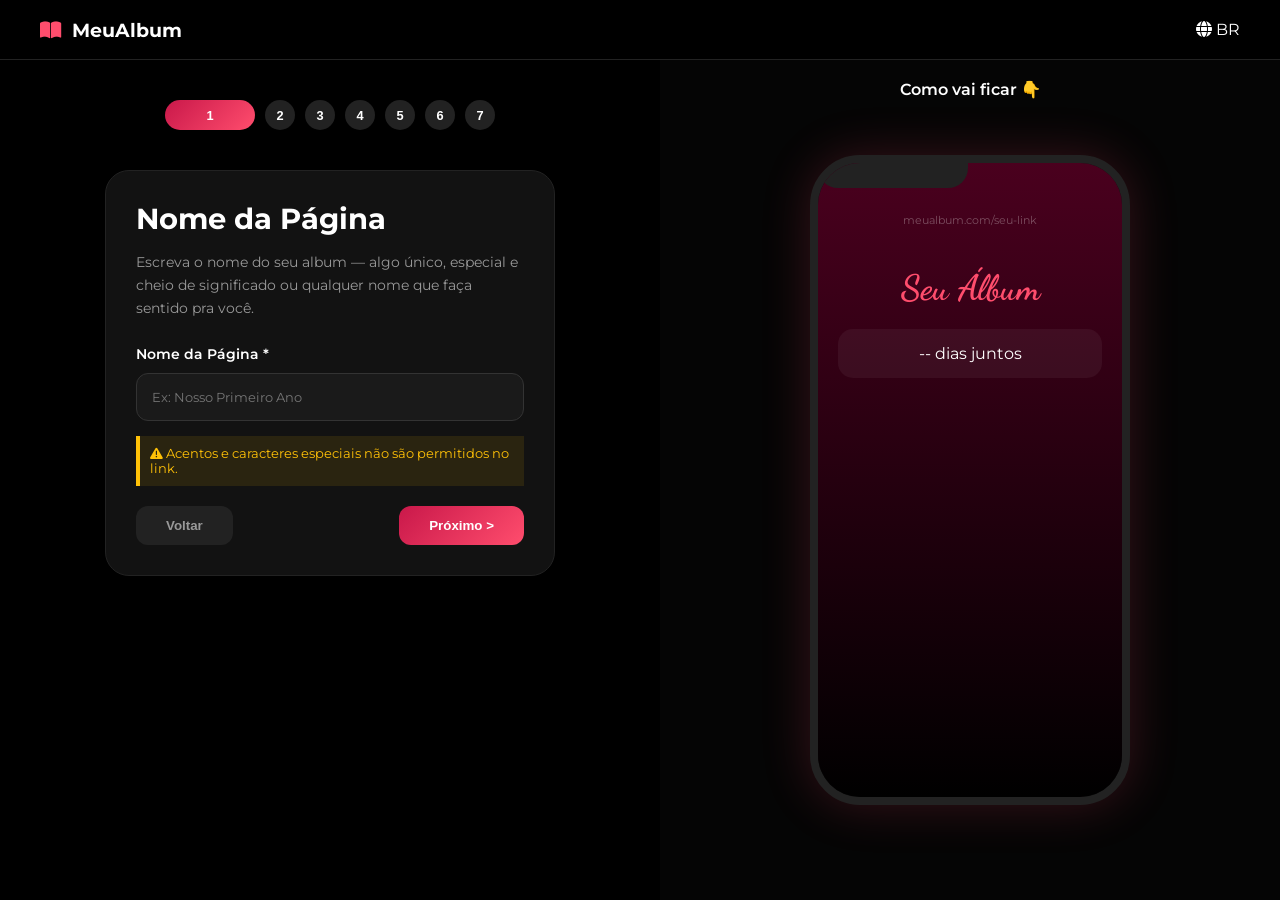
==== index.html @ 50a5c31e "taina e ryan" ====
<!DOCTYPE html>
<html lang="pt-br">

<head>
    <meta charset="UTF-8">
    <meta name="viewport" content="width=device-width, initial-scale=1.0">
    <title>MeuAlbum - Criar Página</title>
    <link
        href="https://fonts.googleapis.com/css2?family=Dancing+Script:wght@600&family=Montserrat:wght@300;400;600;700&display=swap"
        rel="stylesheet">
    <link rel="stylesheet" href="https://cdnjs.cloudflare.com/ajax/libs/font-awesome/6.0.0/css/all.min.css">
    <link rel="stylesheet" href="style.css">
</head>

<body>

    <header>
        <div class="logo">
            <i class="fas fa-book-open"></i>
            <span>MeuAlbum</span>
        </div>
        <div class="lang-selector">
            <i class="fas fa-globe"></i> BR
        </div>
    </header>

    <main>
        <section class="creator-panel">
            <div class="step-indicator">
                <button class="step-btn active" data-step="1">1</button>
                <button class="step-btn" data-step="2">2</button>
                <button class="step-btn" data-step="3">3</button>
                <button class="step-btn" data-step="4">4</button>
                <button class="step-btn" data-step="5">5</button>
                <button class="step-btn" data-step="6">6</button>
                <button class="step-btn" data-step="7">7</button>
            </div>

            <!-- Step 1: Page Name -->
            <div class="wizard-card active" id="wizard-1">
                <h2>Nome da Página</h2>
                <p>Escreva o nome do seu album — algo único, especial e cheio de significado ou qualquer nome que faça
                    sentido pra você.</p>
                <label>Nome da Página *</label>
                <input type="text" id="input-page-name" placeholder="Ex: Nosso Primeiro Ano">
                <div class="warning-box">
                    <i class="fas fa-exclamation-triangle"></i>
                    Acentos e caracteres especiais não são permitidos no link.
                </div>
                <div class="btn-group">
                    <button class="btn btn-secondary">Voltar</button>
                    <button class="btn btn-primary btn-next">Próximo ></button>
                </div>
            </div>

            <!-- Step 2: Album Title -->
            <div class="wizard-card" id="wizard-2">
                <h2>Título do Álbum</h2>
                <p>Escolha um nome único para seu album — algo que carregue sentimento, história e significado.</p>
                <label>Título do Álbum *</label>
                <input type="text" id="input-album-title" placeholder="Ex: Para Meu Amor">
                <div class="btn-group">
                    <button class="btn btn-secondary btn-prev">Voltar</button>
                    <button class="btn btn-primary btn-next">Próximo ></button>
                </div>
            </div>

            <!-- Step 3: Date -->
            <div class="wizard-card" id="wizard-3">
                <h2>Contador de Tempo</h2>
                <p>Selecione a data de início que simbolize o começo do relacionamento.</p>
                <label>Data Especial</label>
                <input type="date" id="input-date">
                <label>Como descrever?</label>
                <select id="input-type">
                    <option value="juntos">Juntos</option>
                    <option value="casados">Casados</option>
                    <option value="conhecemos">Se Conhecemos</option>
                </select>
                <div class="btn-group">
                    <button class="btn btn-secondary btn-prev">Voltar</button>
                    <button class="btn btn-primary btn-next">Próximo ></button>
                </div>
            </div>

            <!-- Step 4: Message -->
            <div class="wizard-card" id="wizard-4">
                <h2>Mensagem</h2>
                <p>Conte a história por trás da sua memória. Um "eu te amo" sincero.</p>
                <label>Sua Mensagem</label>
                <textarea id="input-message" rows="4" placeholder="Escreva aqui seu carinho..."></textarea>
                <div class="btn-group">
                    <button class="btn btn-secondary btn-prev">Voltar</button>
                    <button class="btn btn-primary btn-next">Próximo ></button>
                </div>
            </div>

            <!-- Step 5: Fotos -->
            <div class="wizard-card" id="wizard-5">
                <h2>Fotos</h2>
                <p>Use imagens que contam uma história. Elas vão dar vida ao seu album.</p>
                <div
                    style="border: 2px dashed #333; padding: 40px; border-radius: 20px; text-align: center; margin-bottom: 20px;">
                    <i class="fas fa-images"
                        style="font-size: 2rem; color: var(--accent-pink); margin-bottom: 15px;"></i><br>
                    <input type="file" id="photo-input" multiple accept="image/*"
                        style="opacity: 0; position: absolute; z-index: -1;">
                    <button class="btn btn-primary" id="btn-select-photos"
                        style="padding: 10px 20px; font-size: 0.8rem;">Selecionar
                        Fotos</button>
                    <p id="photo-count" style="margin-top: 10px; font-size: 0.7rem;">0 de 7 imagens adicionadas</p>
                </div>
                <div id="thumbnail-list" style="display: flex; gap: 10px; margin-top: 20px; flex-wrap: wrap;"></div>
                <div class="btn-group">
                    <button class="btn btn-secondary btn-prev">Voltar</button>
                    <button class="btn btn-primary btn-next">Próximo ></button>
                </div>
            </div>

            <!-- Step 6: Video -->
            <div class="wizard-card" id="wizard-6">
                <h2>Vídeo do YouTube</h2>
                <p>Adicione uma música ou vídeo que marcou vocês. Basta colar o link abaixo.</p>
                <label>Link do YouTube</label>
                <input type="text" id="input-youtube" placeholder="https://www.youtube.com/watch?v=...">
                <div class="btn-group">
                    <button class="btn btn-secondary btn-prev">Voltar</button>
                    <button class="btn btn-primary btn-next">Próximo ></button>
                </div>
            </div>

            <!-- Step 7: Finish -->
            <div class="wizard-card" id="wizard-7">
                <h2>Tudo Pronto!</h2>
                <p>Sua página romântica está pronta para ser compartilhada.</p>
                <div class="btn-group">
                    <button class="btn btn-secondary btn-prev">Voltar</button>
                    <button class="btn btn-primary" id="btn-finish">Criar Album</button>
                </div>
            </div>

        </section>

        <section class="preview-panel">
            <p style="position: absolute; top: 20px; font-weight: 600;">Como vai ficar 👇</p>
            <div class="phone-mockup">
                <div class="phone-notch"></div>
                <div class="phone-screen">
                    <div class="heart-bg" id="preview-hearts"></div>
                    <div id="preview-link" style="color: rgba(255,255,255,0.3); font-size: 0.7rem; margin-top: 10px;">
                        meualbum.com/seu-link</div>
                    <h1 id="preview-title">Seu Álbum</h1>

                    <!-- Carousel Preview -->
                    <div class="carousel-container" id="carousel-preview"
                        style="display: none; width: 100%; position: relative; margin-top: 20px;">
                        <button class="carousel-arrow prev" id="carousel-prev-btn"><i
                                class="fas fa-chevron-left"></i></button>
                        <img id="preview-img"
                            style="width: 100%; aspect-ratio: 4/3; object-fit: cover; border-radius: 12px; box-shadow: 0 4px 15px rgba(0,0,0,0.5);">
                        <button class="carousel-arrow next" id="carousel-next-btn"><i
                                class="fas fa-chevron-right"></i></button>
                        <div class="carousel-dots" id="carousel-dots"></div>
                    </div>

                    <div id="preview-counter">-- dias juntos</div>
                    <p id="preview-message" style="margin-top: 20px; font-size: 0.9rem;"></p>
                    <div id="preview-video-container"
                        style="margin-top: 20px; width: 100%; border-radius: 10px; overflow: hidden; display: none;">
                        <iframe id="preview-iframe" width="100%" height="150" src="" frameborder="0"
                            allow="autoplay; encrypted-media"></iframe>
                    </div>
                </div>
            </div>
        </section>
    </main>

    <div id="final-album-view" class="hidden">
        <div class="final-container">
            <div class="heart-bg" id="final-hearts"></div>
            <h1 id="final-title"></h1>
            <div id="final-carousel" class="carousel-container">
                <img id="final-img" src="">
                <div class="carousel-dots" id="final-dots"></div>
            </div>
            <div id="final-counter"></div>
            <p id="final-message"></p>
            <div id="final-video-container">
                <iframe id="final-iframe" width="100%" height="200" src="" frameborder="0"
                    allow="autoplay; encrypted-media"></iframe>
            </div>
            <div class="final-actions">
                <button class="btn btn-secondary" onclick="location.reload()"><i class="fas fa-edit"></i>
                    Editar</button>
                <button class="btn btn-primary" id="btn-share"><i class="fas fa-share-alt"></i> Compartilhar
                    Link</button>
            </div>
        </div>
    </div>

    <script src="api/keys.js"></script>
    <script src="script.js"></script>
</body>

</html>
---- style.css ----
:root {
    --bg-dark: #000000;
    --card-dark: #121212;
    --card-border: #222222;
    --accent-pink: #ff4d6d;
    --accent-purple: #c9184a;
    --text-white: #ffffff;
    --text-muted: #999999;
    --gradient-main: linear-gradient(135deg, #c9184a, #ff4d6d);
    --font-main: 'Montserrat', sans-serif;
}

* {
    margin: 0;
    padding: 0;
    box-sizing: border-box;
}

body {
    background-color: var(--bg-dark);
    color: var(--text-white);
    font-family: var(--font-main);
    overflow: hidden;
}

/* Header */
header {
    height: 60px;
    padding: 0 40px;
    display: flex;
    align-items: center;
    justify-content: space-between;
    border-bottom: 1px solid var(--card-border);
}

.logo {
    display: flex;
    align-items: center;
    gap: 10px;
    font-weight: 700;
    font-size: 1.2rem;
}

.logo i {
    color: var(--accent-pink);
}

/* Main Layout */
main {
    display: flex;
    height: calc(100vh - 60px);
}

.creator-panel {
    flex: 1;
    padding: 40px;
    display: flex;
    flex-direction: column;
    align-items: center;
    overflow-y: auto;
}

.preview-panel {
    flex: 1;
    background-color: #050505;
    display: flex;
    justify-content: center;
    align-items: center;
    padding: 20px;
    position: relative;
}

/* Step Indicator */
.step-indicator {
    display: flex;
    gap: 10px;
    margin-bottom: 40px;
}

.step-btn {
    width: 30px;
    height: 30px;
    border-radius: 50%;
    background: #222;
    display: flex;
    align-items: center;
    justify-content: center;
    font-size: 0.8rem;
    font-weight: 700;
    color: white;
    border: none;
    cursor: pointer;
    transition: 0.3s;
}

.step-btn.active {
    background: var(--gradient-main);
    width: 90px;
    border-radius: 20px;
}

.step-btn.completed {
    background: var(--accent-pink);
}

/* Card Styling */
.wizard-card {
    width: 100%;
    max-width: 450px;
    background: var(--card-dark);
    border: 1px solid var(--card-border);
    border-radius: 24px;
    padding: 30px;
    display: none;
}

.wizard-card.active {
    display: block;
}

.wizard-card h2 {
    font-size: 1.8rem;
    margin-bottom: 15px;
}

.wizard-card p {
    color: var(--text-muted);
    font-size: 0.9rem;
    line-height: 1.6;
    margin-bottom: 25px;
}

label {
    display: block;
    font-size: 0.9rem;
    font-weight: 600;
    margin-bottom: 10px;
}

input,
textarea,
select {
    width: 100%;
    background: #1a1a1a;
    border: 1px solid #333;
    border-radius: 12px;
    padding: 15px;
    color: white;
    font-family: inherit;
    margin-bottom: 15px;
}

input:focus {
    outline: none;
    border-color: var(--accent-pink);
}

.warning-box {
    background: rgba(255, 193, 7, 0.1);
    border-left: 4px solid #ffc107;
    padding: 10px;
    font-size: 0.8rem;
    color: #ffc107;
    margin-bottom: 20px;
}

/* Buttons */
.btn-group {
    display: flex;
    justify-content: space-between;
    margin-top: 20px;
}

.btn {
    padding: 12px 30px;
    border-radius: 12px;
    border: none;
    font-weight: 700;
    cursor: pointer;
    transition: 0.3s;
}

.btn-secondary {
    background: #222;
    color: var(--text-muted);
}

.btn-primary {
    background: var(--gradient-main);
    color: white;
}

.btn:hover {
    opacity: 0.9;
    transform: scale(1.02);
}

/* Phone Mockup */
.phone-mockup {
    width: 320px;
    height: 650px;
    background: #111;
    border-radius: 50px;
    border: 8px solid #222;
    position: relative;
    overflow: hidden;
    box-shadow: 0 0 50px rgba(255, 77, 109, 0.2);
}

.phone-screen {
    width: 100%;
    height: 100%;
    background: linear-gradient(to bottom, #4a001e, #000000);
    display: flex;
    flex-direction: column;
    align-items: center;
    padding: 40px 20px;
    text-align: center;
    position: relative;
}

.phone-notch {
    position: absolute;
    top: 0;
    width: 150px;
    height: 25px;
    background: #222;
    border-bottom-left-radius: 20px;
    border-bottom-right-radius: 20px;
    z-index: 10;
}

/* Preview Content */
#preview-title {
    font-family: 'Dancing Script', cursive;
    font-size: 2.2rem;
    margin-top: 40px;
    color: var(--accent-pink);
}

#preview-counter {
    background: rgba(255, 255, 255, 0.05);
    padding: 15px;
    border-radius: 15px;
    margin-top: 20px;
    width: 100%;
}

.heart-bg {
    position: absolute;
    top: 0;
    left: 0;
    width: 100%;
    height: 100%;
    pointer-events: none;
}

.floating-heart {
    position: absolute;
    color: rgba(255, 77, 109, 0.4);
    animation: float-up var(--d) linear infinite;
    bottom: -20px;
}

/* Carousel */
.carousel-arrow {
    position: absolute;
    top: 50%;
    transform: translateY(-50%);
    background: rgba(0, 0, 0, 0.5);
    border: none;
    color: white;
    width: 30px;
    height: 30px;
    border-radius: 50%;
    cursor: pointer;
    z-index: 5;
    display: flex;
    align-items: center;
    justify-content: center;
    font-size: 0.8rem;
}

.carousel-arrow.prev {
    left: 5px;
}

.carousel-arrow.next {
    right: 5px;
}

.carousel-dots {
    display: flex;
    justify-content: center;
    gap: 5px;
    margin-top: 10px;
}

.dot {
    width: 6px;
    height: 6px;
    background: rgba(255, 255, 255, 0.3);
    border-radius: 50%;
    transition: 0.3s;
}

.dot.active {
    background: var(--accent-pink);
    transform: scale(1.2);
}

/* Thumbnails */
.thumb-item {
    width: 80px;
    height: 80px;
    border-radius: 12px;
    overflow: hidden;
    position: relative;
    border: 2px solid var(--card-border);
}

.thumb-item img {
    width: 100%;
    height: 100%;
    object-fit: cover;
}

.thumb-remove {
    position: absolute;
    top: 2px;
    right: 2px;
    background: rgba(0, 0, 0, 0.7);
    color: white;
    border: none;
    width: 18px;
    height: 18px;
    border-radius: 50%;
    font-size: 0.6rem;
    cursor: pointer;
}

.hidden {
    display: none !important;
}

#final-album-view {
    position: fixed;
    top: 0;
    left: 0;
    width: 100%;
    height: 100%;
    background: linear-gradient(to bottom, #4a001e, #000000);
    z-index: 1000;
    overflow-y: auto;
    display: flex;
    justify-content: center;
    padding: 40px 20px;
}

.final-container {
    width: 100%;
    max-width: 500px;
    text-align: center;
    position: relative;
}

#final-title {
    font-family: 'Dancing Script', cursive;
    font-size: 3.5rem;
    color: var(--accent-pink);
    margin-bottom: 30px;
    text-shadow: 0 0 20px rgba(255, 77, 109, 0.5);
}

#final-carousel img {
    width: 100%;
    border-radius: 20px;
    box-shadow: 0 10px 40px rgba(0, 0, 0, 0.8);
    border: 1px solid var(--card-border);
}

#final-counter {
    background: rgba(255, 255, 255, 0.05);
    padding: 20px;
    border-radius: 20px;
    margin-top: 30px;
    font-size: 1.2rem;
    border: 1px solid rgba(255, 255, 255, 0.1);
}

#final-message {
    margin-top: 30px;
    font-size: 1.1rem;
    line-height: 1.8;
    color: #eee;
    white-space: pre-wrap;
}

#final-video-container {
    margin-top: 40px;
    border-radius: 20px;
    overflow: hidden;
    box-shadow: 0 0 30px rgba(255, 77, 109, 0.3);
}

.final-actions {
    margin-top: 50px;
    display: flex;
    gap: 20px;
    justify-content: center;
    padding-bottom: 50px;
}

@keyframes float-up {
    0% {
        transform: translateY(0) rotate(0);
        opacity: 0;
    }

    10% {
        opacity: 0.6;
    }

    90% {
        opacity: 0.6;
    }

    100% {
        transform: translateY(-700px) rotate(360deg);
        opacity: 0;
    }
}
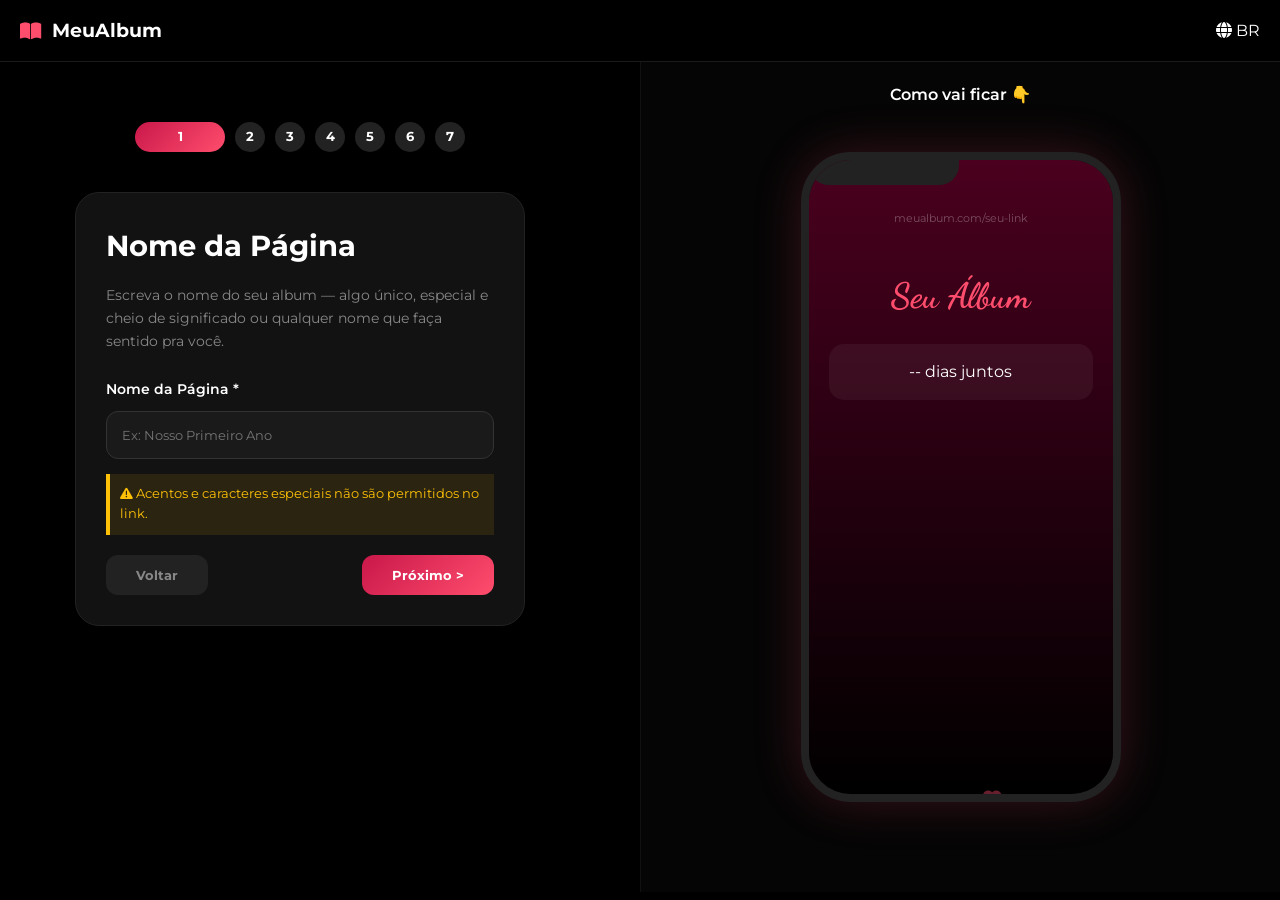
==== commit 1a67ae48: "Add files via upload" ====
--- a/index.html
+++ b/index.html
@@ -107,9 +107,11 @@
                         style="opacity: 0; position: absolute; z-index: -1;">
                     <button class="btn btn-primary" id="btn-select-photos"
                         style="padding: 10px 20px; font-size: 0.8rem;">Selecionar
-                        Fotos</button>
+                        Fotos Local</button>
                     <p id="photo-count" style="margin-top: 10px; font-size: 0.7rem;">0 de 7 imagens adicionadas</p>
                 </div>
+                <label>OU Cole links de fotos (um por linha)</label>
+                <textarea id="input-photo-urls" rows="3" placeholder="https://exemplo.com/foto1.jpg"></textarea>
                 <div id="thumbnail-list" style="display: flex; gap: 10px; margin-top: 20px; flex-wrap: wrap;"></div>
                 <div class="btn-group">
                     <button class="btn btn-secondary btn-prev">Voltar</button>
--- a/style.css
+++ b/style.css
@@ -1,36 +1,42 @@
 :root {
+    --accent-pink: #ff4d6d;
+    --accent-dark-pink: #c9184a;
     --bg-dark: #000000;
-    --card-dark: #121212;
-    --card-border: #222222;
-    --accent-pink: #ff4d6d;
-    --accent-purple: #c9184a;
+    --card-dark: #121212; /* Kept from original */
+    --card-border: #222222; /* Kept from original */
+    --card-bg: #0a0a0a;
     --text-white: #ffffff;
-    --text-muted: #999999;
-    --gradient-main: linear-gradient(135deg, #c9184a, #ff4d6d);
-    --font-main: 'Montserrat', sans-serif;
+    --text-muted: #888;
+    --grad: linear-gradient(135deg, var(--accent-dark-pink), var(--accent-pink));
 }
 
 * {
     margin: 0;
     padding: 0;
     box-sizing: border-box;
+    font-family: 'Montserrat', sans-serif;
+    -webkit-tap-highlight-color: transparent;
 }
 
 body {
-    background-color: var(--bg-dark);
+    background: var(--bg-dark);
     color: var(--text-white);
-    font-family: var(--font-main);
-    overflow: hidden;
+    line-height: 1.6;
+    overflow-x: hidden;
 }
 
 /* Header */
 header {
-    height: 60px;
-    padding: 0 40px;
-    display: flex;
-    align-items: center;
+    padding: 15px 20px;
+    display: flex;
     justify-content: space-between;
-    border-bottom: 1px solid var(--card-border);
+    align-items: center;
+    border-bottom: 1px solid #1a1a1a;
+    position: sticky;
+    top: 0;
+    background: rgba(0,0,0,0.8);
+    backdrop-filter: blur(10px);
+    z-index: 100;
 }
 
 .logo {
@@ -47,27 +53,50 @@
 
 /* Main Layout */
 main {
-    display: flex;
-    height: calc(100vh - 60px);
+    display: grid;
+    grid-template-columns: 1fr; /* Stack on mobile */
+    min-height: calc(100vh - 70px);
+}
+
+@media (min-width: 1024px) {
+    main {
+        grid-template-columns: 1fr 1fr;
+    }
 }
 
 .creator-panel {
-    flex: 1;
-    padding: 40px;
+    padding: 30px 20px;
+    max-width: 600px;
+    margin: 0 auto;
+    width: 100%;
     display: flex;
     flex-direction: column;
     align-items: center;
     overflow-y: auto;
 }
 
+@media (min-width: 1024px) {
+    .creator-panel {
+        padding: 60px;
+        margin: 0;
+    }
+}
+
 .preview-panel {
-    flex: 1;
-    background-color: #050505;
-    display: flex;
-    justify-content: center;
-    align-items: center;
-    padding: 20px;
+    background: #050505;
+    display: flex;
+    flex-direction: column;
+    justify-content: center;
+    align-items: center;
+    padding: 40px 20px;
     position: relative;
+    border-left: 1px solid #111;
+}
+
+@media (max-width: 1023px) {
+    .preview-panel {
+        display: none; /* Hide preview on mobile wizard */
+    }
 }
 
 /* Step Indicator */
@@ -94,7 +123,7 @@
 }
 
 .step-btn.active {
-    background: var(--gradient-main);
+    background: var(--grad);
     width: 90px;
     border-radius: 20px;
 }
@@ -186,7 +215,7 @@
 }
 
 .btn-primary {
-    background: var(--gradient-main);
+    background: var(--grad);
     color: white;
 }
 
